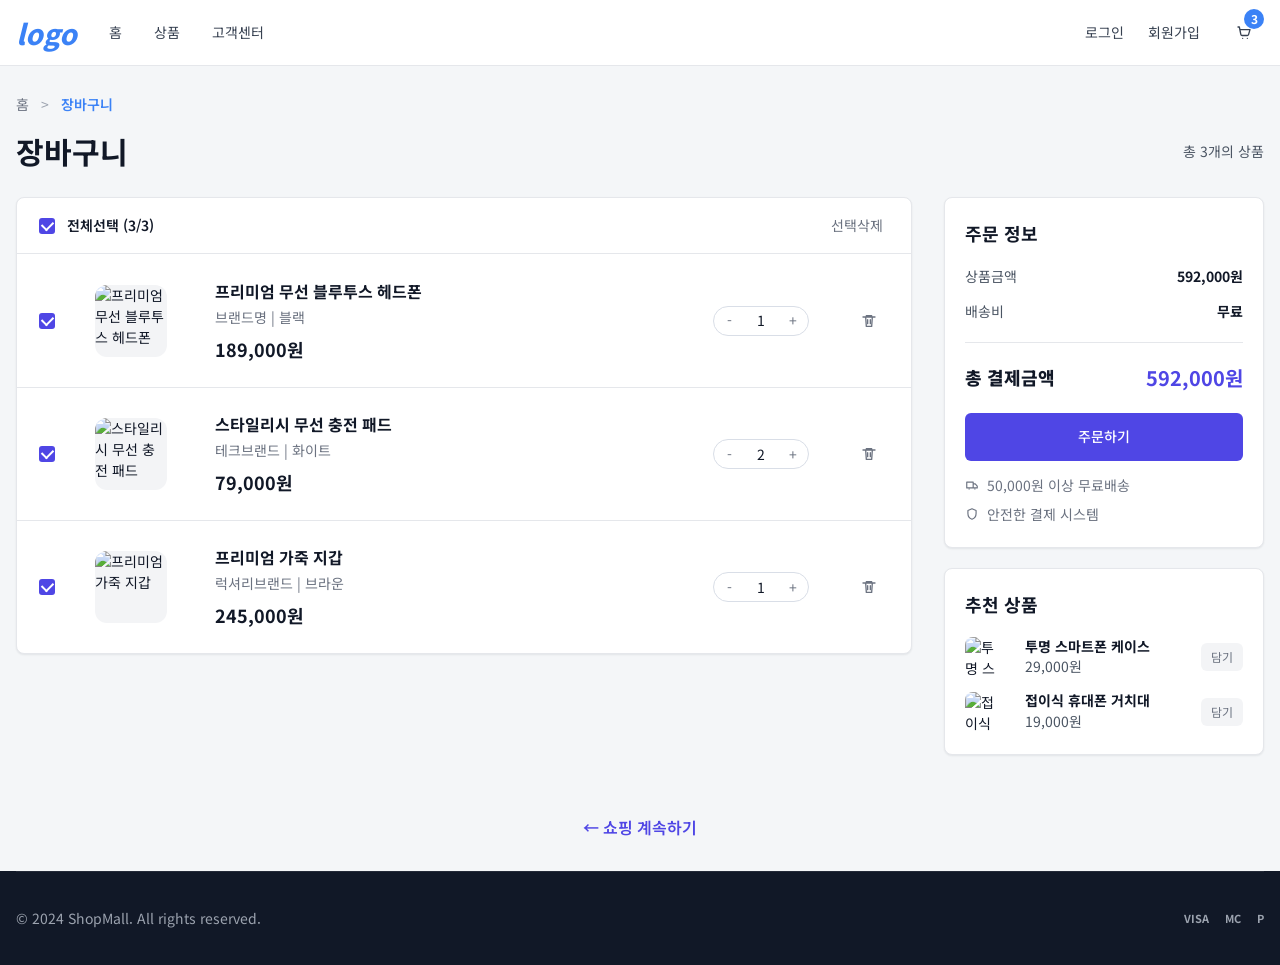
==== cart.html @ d44383b9 "feat: create shopping cart page" ====
<!doctype html>
<html lang="ko">
  <head>
    <meta charset="UTF-8" />
    <meta name="viewport" content="width=device-width, initial-scale=1.0" />
    <title>ShopMall - 장바구니</title>
    <link rel="preconnect" href="https://fonts.googleapis.com" />
    <link rel="preconnect" href="https://fonts.gstatic.com" crossorigin />
    <link
      href="https://fonts.googleapis.com/css2?family=Noto+Sans+KR:wght@400;500;600;700;800&display=swap"
      rel="stylesheet"
    />
    <link rel="stylesheet" href="./css/common.css" />
    <link rel="stylesheet" href="./css/cart.css" />
  </head>
  <body>
    <header class="site-header">
      <div class="header-top container">
        <a href="./index.html" class="logo" aria-label="ShopMall home">logo</a>
        <nav class="simple-nav" aria-label="주요 메뉴">
          <ul>
            <li><a href="./index.html">홈</a></li>
            <li><a href="./index.html#products">상품</a></li>
            <li><a href="#">고객센터</a></li>
          </ul>
        </nav>
        <div class="user-actions">
          <a href="#">로그인</a>
          <a href="#">회원가입</a>
          <a href="cart.html" class="cart-button" aria-label="장바구니">
            <span class="cart-icon" aria-hidden="true"></span>
            <span class="cart-count">3</span>
          </a>
        </div>
      </div>
    </header>

    <main class="cart-main">
      <section class="cart-page container" aria-labelledby="cart-title">
        <nav class="breadcrumb" aria-label="현재 위치">
          <a href="./index.html">홈</a>
          <span aria-hidden="true">&gt;</span>
          <strong>장바구니</strong>
        </nav>

        <div class="cart-title-row">
          <h1 id="cart-title">장바구니</h1>
          <p class="cart-count-text">총 3개의 상품</p>
        </div>

        <div class="cart-layout">
          <section class="cart-list" aria-label="장바구니 상품 목록">
            <div class="cart-list-header">
              <span class="select-all"><span class="check-box" aria-hidden="true"></span>전체선택 (3/3)</span>
              <button type="button">선택삭제</button>
            </div>

            <article class="cart-item">
              <span class="item-check"><span class="check-box" aria-hidden="true"></span></span>
              <div class="cart-thumb">
                <img
                  src="https://images.unsplash.com/photo-1505740420928-5e560c06d30e?auto=format&fit=crop&w=240&q=80"
                  alt="프리미엄 무선 블루투스 헤드폰"
                />
              </div>
              <div class="cart-item-info">
                <h2>프리미엄 무선 블루투스 헤드폰</h2>
                <p>브랜드명 | 블랙</p>
                <strong>189,000원</strong>
              </div>
              <div class="quantity-box" aria-label="수량">
                <button type="button" aria-label="수량 줄이기">-</button>
                <span>1</span>
                <button type="button" aria-label="수량 늘리기">+</button>
              </div>
              <button type="button" class="remove-item" aria-label="프리미엄 무선 블루투스 헤드폰 삭제"></button>
            </article>

            <article class="cart-item">
              <span class="item-check"><span class="check-box" aria-hidden="true"></span></span>
              <div class="cart-thumb">
                <img
                  src="https://images.unsplash.com/photo-1618577608401-1100d58c77ab?auto=format&fit=crop&w=240&q=80"
                  alt="스타일리시 무선 충전 패드"
                />
              </div>
              <div class="cart-item-info">
                <h2>스타일리시 무선 충전 패드</h2>
                <p>테크브랜드 | 화이트</p>
                <strong>79,000원</strong>
              </div>
              <div class="quantity-box" aria-label="수량">
                <button type="button" aria-label="수량 줄이기">-</button>
                <span>2</span>
                <button type="button" aria-label="수량 늘리기">+</button>
              </div>
              <button type="button" class="remove-item" aria-label="스타일리시 무선 충전 패드 삭제"></button>
            </article>

            <article class="cart-item">
              <span class="item-check"><span class="check-box" aria-hidden="true"></span></span>
              <div class="cart-thumb">
                <img
                  src="https://images.unsplash.com/photo-1627123424574-724758594e93?auto=format&fit=crop&w=240&q=80"
                  alt="프리미엄 가죽 지갑"
                />
              </div>
              <div class="cart-item-info">
                <h2>프리미엄 가죽 지갑</h2>
                <p>럭셔리브랜드 | 브라운</p>
                <strong>245,000원</strong>
              </div>
              <div class="quantity-box" aria-label="수량">
                <button type="button" aria-label="수량 줄이기">-</button>
                <span>1</span>
                <button type="button" aria-label="수량 늘리기">+</button>
              </div>
              <button type="button" class="remove-item" aria-label="프리미엄 가죽 지갑 삭제"></button>
            </article>
          </section>

          <aside class="cart-side" aria-label="주문 요약">
            <section class="order-card">
              <h2>주문 정보</h2>
              <div class="order-row">
                <span>상품금액</span>
                <strong>592,000원</strong>
              </div>
              <div class="order-row">
                <span>배송비</span>
                <strong>무료</strong>
              </div>
              <div class="order-total">
                <span>총 결제금액</span>
                <strong>592,000원</strong>
              </div>
              <button type="button" class="btn btn-primary">주문하기</button>
              <ul class="order-benefits">
                <li>50,000원 이상 무료배송</li>
                <li>안전한 결제 시스템</li>
              </ul>
            </section>

            <section class="recommend-card">
              <h2>추천 상품</h2>
              <article class="mini-product">
                <img
                  src="https://images.unsplash.com/photo-1601593346740-925612772716?auto=format&fit=crop&w=120&q=80"
                  alt="투명 스마트폰 케이스"
                />
                <div>
                  <h3>투명 스마트폰 케이스</h3>
                  <p>29,000원</p>
                </div>
                <button type="button" class="recommend-add">담기</button>
              </article>
              <article class="mini-product">
                <img
                  src="https://images.unsplash.com/photo-1616348436168-de43ad0db179?auto=format&fit=crop&w=120&q=80"
                  alt="접이식 휴대폰 거치대"
                />
                <div>
                  <h3>접이식 휴대폰 거치대</h3>
                  <p>19,000원</p>
                </div>
                <button type="button" class="recommend-add">담기</button>
              </article>
            </section>
          </aside>
        </div>

        <div class="continue-wrap">
          <a href="./index.html" class="continue-link">← 쇼핑 계속하기</a>
        </div>
      </section>
    </main>

    <footer class="site-footer">
      <div class="footer-inner container">
        <p>© 2024 ShopMall. All rights reserved.</p>
        <ul class="payment-list" aria-label="지원 결제 수단">
          <li>visa</li>
          <li>mc</li>
          <li>p</li>
        </ul>
      </div>
    </footer>
  </body>
</html>
---- css/common.css ----
:root {
  --font-base: "Noto Sans KR", system-ui, -apple-system, BlinkMacSystemFont, "Segoe UI", sans-serif;
  --color-bg: #f4f6f8;
  --color-surface: #ffffff;
  --color-text: #111827;
  --color-muted: #6b7280;
  --color-border: #e5e7eb;
  --color-form-border: #d9dee7;
  --color-link: #374151;
  --color-link-hover: #2563eb;
  --color-primary: #3b82f6;
  --color-primary-hover: #2563eb;
  --color-primary-text: #ffffff;
  --color-button-muted: #f0f1f4;
  --color-footer: #111827;
  --color-footer-text: #9ca3af;
  --shadow-card: 0 1px 2px rgba(17, 24, 39, 0.08);
  --radius-card: 8px;
  --radius-control: 12px;
  --container: 1248px;
}

* {
  box-sizing: border-box;
}

body {
  margin: 0;
  background: var(--color-bg);
  color: var(--color-text);
  font-family: var(--font-base);
  font-size: 14px;
  line-height: 1.5;
}

img {
  display: block;
  max-width: 100%;
}

a {
  color: var(--color-link);
  text-decoration: none;
}

a:hover {
  color: var(--color-link-hover);
}

button,
input,
select {
  font: inherit;
}

button {
  cursor: pointer;
}

.container {
  width: min(100% - 32px, var(--container));
  margin-inline: auto;
}

.sr-only {
  position: absolute;
  width: 1px;
  height: 1px;
  padding: 0;
  overflow: hidden;
  clip: rect(0, 0, 0, 0);
  white-space: nowrap;
  border: 0;
}

.btn {
  display: inline-flex;
  align-items: center;
  justify-content: center;
  min-height: 36px;
  padding: 0 20px;
  border: 0;
  border-radius: 6px;
  font-weight: 500;
  text-align: center;
}

.btn-primary {
  min-height: 48px;
  padding-inline: 31px;
  background: var(--color-primary);
  color: var(--color-primary-text);
}

.btn-primary:hover {
  background: var(--color-primary-hover);
  color: var(--color-primary-text);
}

.btn-muted {
  width: 100%;
  background: var(--color-button-muted);
  color: #4b5563;
}

.site-header {
  background: var(--color-surface);
  border-bottom: 1px solid var(--color-border);
}

.header-top {
  display: flex;
  align-items: center;
  gap: 32px;
  min-height: 65px;
}

.logo {
  color: var(--color-primary);
  font-size: 28px;
  font-weight: 800;
  font-style: italic;
  line-height: 1;
}

.search-form {
  position: relative;
  width: 236px;
}

.search-form input {
  width: 100%;
  height: 38px;
  padding: 0 14px 0 40px;
  border: 1px solid var(--color-form-border);
  border-radius: 19px;
  color: var(--color-text);
  outline: none;
}

.search-form input::placeholder {
  color: #9ca3af;
}

.search-form input:focus {
  border-color: var(--color-primary);
  box-shadow: 0 0 0 3px rgba(59, 130, 246, 0.16);
}

.search-icon,
.cart-icon,
.cart-add::before {
  display: inline-block;
  width: 16px;
  height: 16px;
  background: currentColor;
  content: "";
  mask: var(--icon) center / contain no-repeat;
  -webkit-mask: var(--icon) center / contain no-repeat;
}

.search-icon {
  --icon: url("data:image/svg+xml,%3Csvg xmlns='http://www.w3.org/2000/svg' fill='none' viewBox='0 0 24 24' stroke='%23000'%3E%3Cpath stroke-linecap='round' stroke-linejoin='round' stroke-width='2' d='m21 21-4.3-4.3m1.3-5.2a6.5 6.5 0 1 1-13 0 6.5 6.5 0 0 1 13 0Z'/%3E%3C/svg%3E");
  position: absolute;
  left: 14px;
  top: 50%;
  color: #9ca3af;
  transform: translateY(-50%);
}

.cart-icon,
.cart-add::before {
  --icon: url("data:image/svg+xml,%3Csvg xmlns='http://www.w3.org/2000/svg' fill='none' viewBox='0 0 24 24' stroke='%23000'%3E%3Cpath stroke-linecap='round' stroke-linejoin='round' stroke-width='2' d='M3 3h2l2.2 11.2a2 2 0 0 0 2 1.6h7.7a2 2 0 0 0 1.9-1.4L21 7H6M10 20h.01M17 20h.01'/%3E%3C/svg%3E");
}

.user-actions {
  display: flex;
  align-items: center;
  gap: 24px;
  margin-left: auto;
}

.cart-button {
  position: relative;
  display: inline-flex;
  width: 40px;
  height: 40px;
  align-items: center;
  justify-content: center;
  color: #374151;
}

.cart-count {
  position: absolute;
  top: -4px;
  right: 0;
  display: grid;
  width: 20px;
  height: 20px;
  place-items: center;
  border-radius: 50%;
  background: var(--color-primary);
  color: var(--color-primary-text);
  font-size: 12px;
  font-weight: 700;
}

.category-nav {
  border-top: 1px solid var(--color-border);
}

.category-nav ul {
  display: flex;
  gap: 32px;
  min-height: 56px;
  align-items: center;
  margin: 0;
  padding: 0;
  list-style: none;
  font-size: 16px;
}

fieldset {
  display: grid;
  gap: 8px;
  margin: 0 0 28px;
  padding: 0;
  border: 0;
}

legend {
  margin-bottom: 12px;
  color: #374151;
  font-size: 16px;
  font-weight: 500;
}

label {
  display: flex;
  align-items: center;
  gap: 12px;
  color: #4b5563;
}

input[type="checkbox"],
input[type="radio"] {
  width: 16px;
  height: 16px;
  margin: 0;
  accent-color: var(--color-primary);
}

select {
  min-width: 96px;
  height: 36px;
  padding: 0 36px 0 16px;
  border: 1px solid var(--color-border);
  border-radius: 18px;
  background: var(--color-button-muted);
}

.site-footer {
  background: var(--color-footer);
}

.footer-inner {
  display: flex;
  min-height: 94px;
  align-items: center;
  justify-content: space-between;
  border-top: 1px solid rgba(255, 255, 255, 0.08);
  color: var(--color-footer-text);
}

.footer-inner p {
  margin: 0;
}

.payment-list {
  display: flex;
  gap: 16px;
  margin: 0;
  padding: 0;
  list-style: none;
  color: var(--color-footer-text);
  font-size: 11px;
  font-weight: 700;
  text-transform: uppercase;
}

.common-preview {
  min-height: 420px;
  padding: 80px 0;
}

.common-preview h1 {
  margin: 0 0 12px;
}

.common-preview p {
  margin: 0 0 24px;
  color: var(--color-muted);
}

@media (max-width: 768px) {
  .header-top {
    flex-wrap: wrap;
    gap: 16px;
    padding: 16px 0;
  }

  .search-form {
    order: 3;
    width: 100%;
  }

  .category-nav ul {
    gap: 20px;
    overflow-x: auto;
    white-space: nowrap;
  }

}

@media (max-width: 520px) {
  .user-actions {
    gap: 14px;
    font-size: 13px;
  }

  .footer-inner {
    align-items: flex-start;
    flex-direction: column;
    justify-content: center;
    gap: 14px;
  }
}
---- css/cart.css ----
.cart-main {
  min-height: calc(100vh - 159px);
  background: var(--color-bg);
}

.simple-nav ul {
  display: flex;
  gap: 32px;
  margin: 0;
  padding: 0;
  list-style: none;
}

.simple-nav a {
  color: #374151;
}

.cart-page {
  padding: 28px 0 32px;
}

.breadcrumb {
  display: flex;
  align-items: center;
  gap: 12px;
  margin-bottom: 18px;
  color: #9ca3af;
}

.breadcrumb a {
  color: #6b7280;
}

.breadcrumb strong {
  color: var(--color-primary);
  font-weight: 600;
}

.cart-title-row {
  display: flex;
  align-items: center;
  justify-content: space-between;
  margin-bottom: 28px;
}

.cart-title-row h1 {
  margin: 0;
  font-size: 30px;
  line-height: 1.2;
}

.cart-count-text {
  margin: 0;
  color: #4b5563;
}

.cart-layout {
  display: grid;
  grid-template-columns: minmax(0, 2fr) 320px;
  gap: 32px;
  align-items: start;
}

.cart-list,
.order-card,
.recommend-card {
  border: 1px solid var(--color-border);
  border-radius: var(--radius-card);
  background: var(--color-surface);
  box-shadow: var(--shadow-card);
}

.cart-list-header {
  display: flex;
  align-items: center;
  justify-content: space-between;
  min-height: 56px;
  padding: 0 22px;
  border-bottom: 1px solid var(--color-border);
}

.select-all,
.item-check {
  display: inline-flex;
  align-items: center;
  gap: 12px;
  color: #111827;
  font-weight: 600;
}

.cart-list-header button,
.remove-item,
.recommend-add {
  border: 0;
  background: transparent;
  color: #6b7280;
}

.cart-item {
  display: grid;
  grid-template-columns: 32px 96px minmax(0, 1fr) 120px 32px;
  gap: 24px;
  align-items: center;
  min-height: 133px;
  padding: 20px 22px;
}

.cart-item + .cart-item {
  border-top: 1px solid var(--color-border);
}

.check-box {
  display: inline-grid;
  width: 16px;
  height: 16px;
  place-items: center;
  border-radius: 3px;
  background: #4f46e5;
}

.check-box::before {
  width: 9px;
  height: 6px;
  border-bottom: 2px solid #fff;
  border-left: 2px solid #fff;
  content: "";
  transform: rotate(-45deg) translate(1px, -1px);
}

.cart-thumb {
  overflow: hidden;
  width: 72px;
  height: 72px;
  border-radius: 12px;
  background: #f3f4f6;
}

.cart-thumb img {
  width: 100%;
  height: 100%;
  object-fit: cover;
}

.cart-item-info h2 {
  margin: 0 0 4px;
  font-size: 16px;
  line-height: 1.5;
}

.cart-item-info p {
  margin: 0 0 8px;
  color: #6b7280;
}

.cart-item-info strong {
  font-size: 18px;
}

.quantity-box {
  display: inline-flex;
  width: 96px;
  height: 30px;
  align-items: center;
  justify-content: space-between;
  border: 1px solid var(--color-form-border);
  border-radius: 15px;
  color: #111827;
}

.quantity-box button {
  width: 30px;
  height: 100%;
  border: 0;
  background: transparent;
  color: #6b7280;
}

.remove-item {
  display: inline-grid;
  width: 24px;
  height: 24px;
  place-items: center;
  padding: 0;
}

.remove-item::before {
  width: 16px;
  height: 16px;
  background: currentColor;
  content: "";
  mask: url("data:image/svg+xml,%3Csvg xmlns='http://www.w3.org/2000/svg' fill='none' viewBox='0 0 24 24' stroke='%23000'%3E%3Cpath stroke-linecap='round' stroke-linejoin='round' stroke-width='2' d='M3 6h18M8 6V4h8v2m-9 0 1 14h8l1-14M10 10v6M14 10v6'/%3E%3C/svg%3E")
    center / contain no-repeat;
  -webkit-mask: url("data:image/svg+xml,%3Csvg xmlns='http://www.w3.org/2000/svg' fill='none' viewBox='0 0 24 24' stroke='%23000'%3E%3Cpath stroke-linecap='round' stroke-linejoin='round' stroke-width='2' d='M3 6h18M8 6V4h8v2m-9 0 1 14h8l1-14M10 10v6M14 10v6'/%3E%3C/svg%3E")
    center / contain no-repeat;
}

.cart-side {
  display: grid;
  gap: 20px;
}

.order-card,
.recommend-card {
  padding: 22px 20px;
}

.order-card h2,
.recommend-card h2 {
  margin: 0 0 18px;
  font-size: 18px;
  line-height: 1.55;
}

.order-row,
.order-total {
  display: flex;
  align-items: center;
  justify-content: space-between;
  gap: 16px;
}

.order-row {
  margin-bottom: 14px;
  color: #4b5563;
}

.order-row strong {
  color: #111827;
}

.order-total {
  margin: 20px 0 20px;
  padding-top: 20px;
  border-top: 1px solid var(--color-border);
  font-size: 18px;
  font-weight: 800;
}

.order-total strong {
  color: #4f46e5;
  font-size: 20px;
}

.order-card .btn {
  width: 100%;
  background: #4f46e5;
}

.order-card .btn:hover {
  background: #4338ca;
}

.order-benefits {
  display: grid;
  gap: 8px;
  margin: 14px 0 0;
  padding: 0;
  color: #6b7280;
  list-style: none;
}

.order-benefits li {
  display: flex;
  align-items: center;
  gap: 8px;
}

.order-benefits li::before {
  display: inline-block;
  width: 14px;
  height: 14px;
  background: currentColor;
  content: "";
  mask: var(--benefit-icon) center / contain no-repeat;
  -webkit-mask: var(--benefit-icon) center / contain no-repeat;
}

.order-benefits li:first-child {
  --benefit-icon: url("data:image/svg+xml,%3Csvg xmlns='http://www.w3.org/2000/svg' fill='none' viewBox='0 0 24 24' stroke='%23000'%3E%3Cpath stroke-linecap='round' stroke-linejoin='round' stroke-width='2' d='M3 7h11v10H3V7Zm11 3h3.5L21 14v3h-7v-7ZM7 19h.01M17 19h.01'/%3E%3C/svg%3E");
}

.order-benefits li:last-child {
  --benefit-icon: url("data:image/svg+xml,%3Csvg xmlns='http://www.w3.org/2000/svg' fill='none' viewBox='0 0 24 24' stroke='%23000'%3E%3Cpath stroke-linecap='round' stroke-linejoin='round' stroke-width='2' d='M12 3 5 6v5c0 4.4 2.8 8.4 7 10 4.2-1.6 7-5.6 7-10V6l-7-3Z'/%3E%3C/svg%3E");
}

.mini-product {
  display: grid;
  grid-template-columns: 48px minmax(0, 1fr) auto;
  gap: 12px;
  align-items: center;
}

.mini-product + .mini-product {
  margin-top: 14px;
}

.mini-product img {
  width: 40px;
  height: 40px;
  border-radius: 8px;
  object-fit: cover;
}

.mini-product h3 {
  margin: 0;
  font-size: 14px;
  line-height: 1.4;
}

.mini-product p {
  margin: 0;
  color: #4b5563;
}

.recommend-add {
  min-height: 28px;
  padding: 0 10px;
  border-radius: 6px;
  background: #f3f4f6;
  font-size: 12px;
}

.continue-link {
  display: inline-flex;
  align-items: center;
  gap: 8px;
  margin: 60px 0 0;
  color: #4f46e5;
  font-size: 16px;
  font-weight: 600;
}

.continue-wrap {
  text-align: center;
}

@media (max-width: 1024px) {
  .cart-layout {
    grid-template-columns: 1fr;
  }

  .cart-side {
    grid-template-columns: repeat(2, minmax(0, 1fr));
  }
}

@media (max-width: 768px) {
  .simple-nav {
    order: 3;
    width: 100%;
  }

  .simple-nav ul {
    gap: 24px;
  }

  .cart-title-row {
    align-items: flex-start;
    flex-direction: column;
    gap: 10px;
  }

  .cart-item {
    grid-template-columns: 24px 72px minmax(0, 1fr);
    gap: 16px;
  }

  .quantity-box,
  .remove-item {
    grid-column: 3;
  }

  .cart-side {
    grid-template-columns: 1fr;
  }
}

@media (max-width: 520px) {
  .cart-list-header {
    align-items: flex-start;
    flex-direction: column;
    gap: 8px;
    padding: 16px;
  }

  .cart-item {
    padding: 18px 16px;
  }

  .cart-thumb {
    width: 64px;
    height: 64px;
  }
}
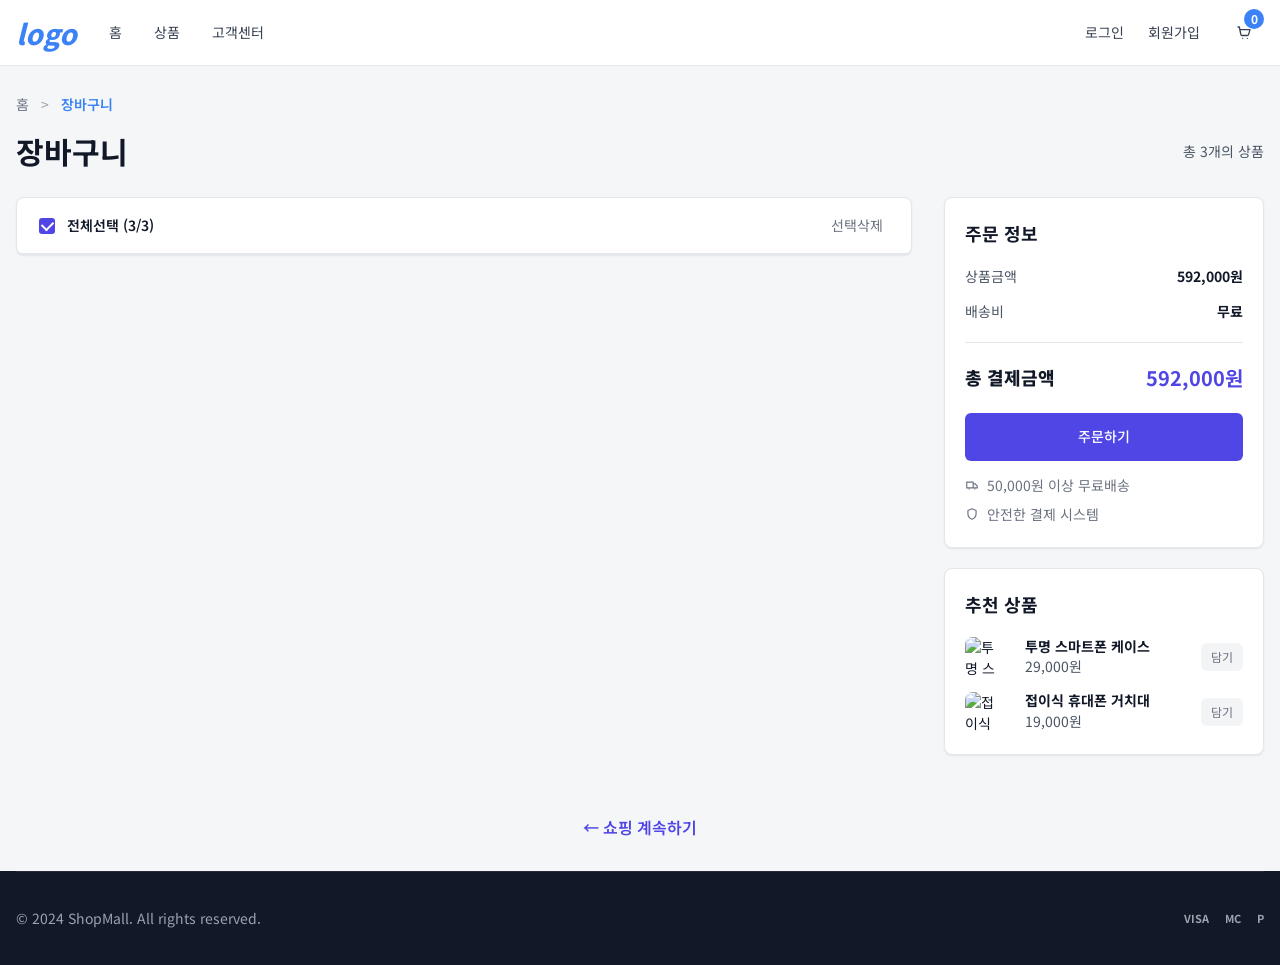
==== commit 7f047d05: "feat: render cart items from localStorage" ====
--- a/cart.html
+++ b/cart.html
@@ -51,10 +51,13 @@
         <div class="cart-layout">
           <section class="cart-list" aria-label="장바구니 상품 목록">
             <div class="cart-list-header">
-              <span class="select-all"><span class="check-box" aria-hidden="true"></span>전체선택 (3/3)</span>
+              <span class="select-all"
+                ><span class="check-box" aria-hidden="true"></span>전체선택
+                (3/3)</span
+              >
               <button type="button">선택삭제</button>
             </div>
-
+<!-- 
             <article class="cart-item">
               <span class="item-check"><span class="check-box" aria-hidden="true"></span></span>
               <div class="cart-thumb">
@@ -74,49 +77,7 @@
                 <button type="button" aria-label="수량 늘리기">+</button>
               </div>
               <button type="button" class="remove-item" aria-label="프리미엄 무선 블루투스 헤드폰 삭제"></button>
-            </article>
-
-            <article class="cart-item">
-              <span class="item-check"><span class="check-box" aria-hidden="true"></span></span>
-              <div class="cart-thumb">
-                <img
-                  src="https://images.unsplash.com/photo-1618577608401-1100d58c77ab?auto=format&fit=crop&w=240&q=80"
-                  alt="스타일리시 무선 충전 패드"
-                />
-              </div>
-              <div class="cart-item-info">
-                <h2>스타일리시 무선 충전 패드</h2>
-                <p>테크브랜드 | 화이트</p>
-                <strong>79,000원</strong>
-              </div>
-              <div class="quantity-box" aria-label="수량">
-                <button type="button" aria-label="수량 줄이기">-</button>
-                <span>2</span>
-                <button type="button" aria-label="수량 늘리기">+</button>
-              </div>
-              <button type="button" class="remove-item" aria-label="스타일리시 무선 충전 패드 삭제"></button>
-            </article>
-
-            <article class="cart-item">
-              <span class="item-check"><span class="check-box" aria-hidden="true"></span></span>
-              <div class="cart-thumb">
-                <img
-                  src="https://images.unsplash.com/photo-1627123424574-724758594e93?auto=format&fit=crop&w=240&q=80"
-                  alt="프리미엄 가죽 지갑"
-                />
-              </div>
-              <div class="cart-item-info">
-                <h2>프리미엄 가죽 지갑</h2>
-                <p>럭셔리브랜드 | 브라운</p>
-                <strong>245,000원</strong>
-              </div>
-              <div class="quantity-box" aria-label="수량">
-                <button type="button" aria-label="수량 줄이기">-</button>
-                <span>1</span>
-                <button type="button" aria-label="수량 늘리기">+</button>
-              </div>
-              <button type="button" class="remove-item" aria-label="프리미엄 가죽 지갑 삭제"></button>
-            </article>
+            </article> -->
           </section>
 
           <aside class="cart-side" aria-label="주문 요약">
@@ -185,5 +146,6 @@
         </ul>
       </div>
     </footer>
+    <script type="module" src="js/cart.js"></script>
   </body>
 </html>
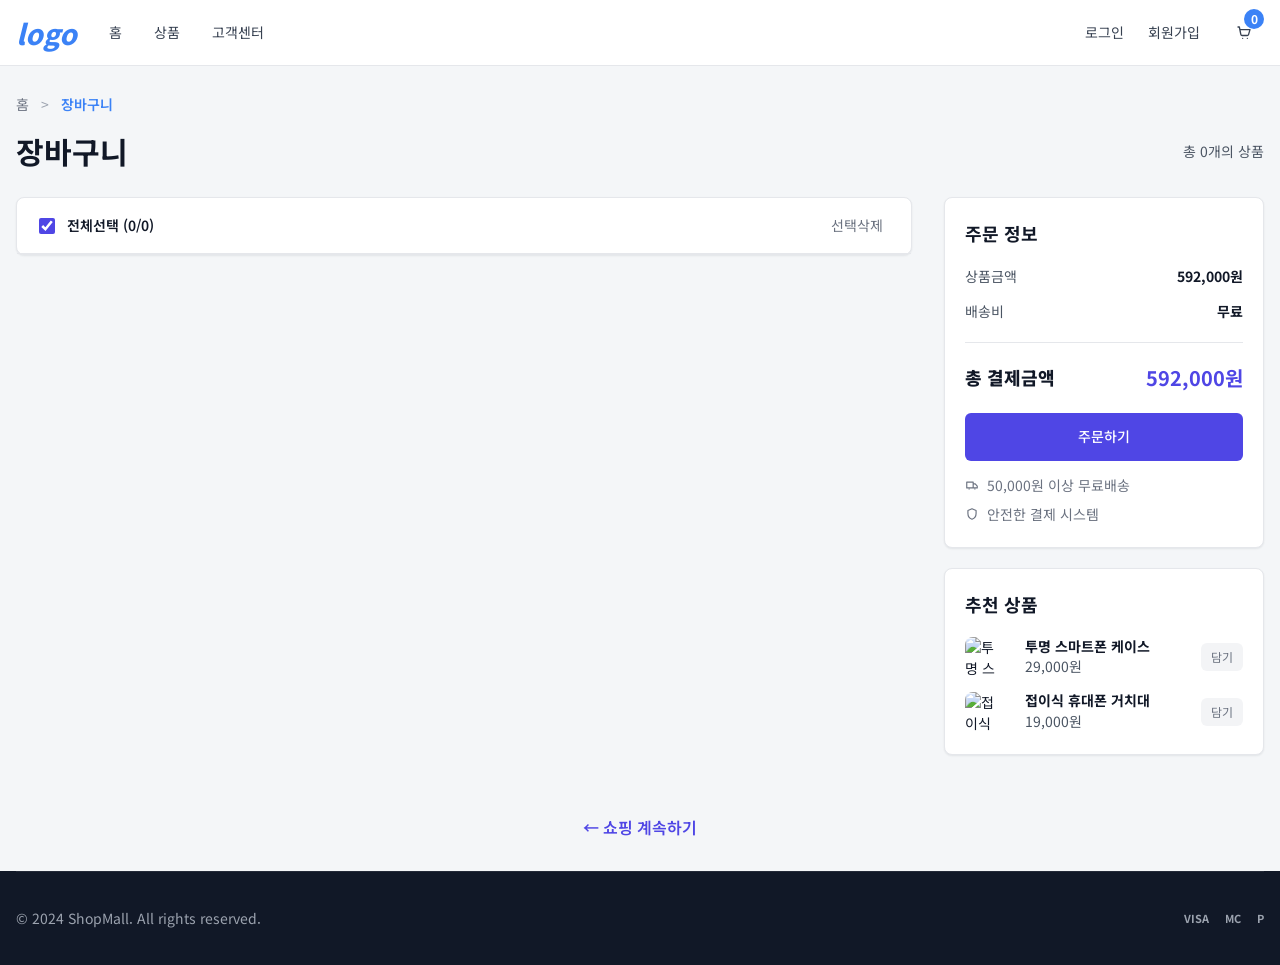
==== commit d2503efc: "backup: save original code for diff" ====
--- a/cart.html
+++ b/cart.html
@@ -27,7 +27,7 @@
         <div class="user-actions">
           <a href="#">로그인</a>
           <a href="#">회원가입</a>
-          <a href="cart.html" class="cart-button" aria-label="장바구니">
+          <a href="./cart.html" class="cart-button" aria-label="장바구니">
             <span class="cart-icon" aria-hidden="true"></span>
             <span class="cart-count">3</span>
           </a>
@@ -45,20 +45,20 @@
 
         <div class="cart-title-row">
           <h1 id="cart-title">장바구니</h1>
-          <p class="cart-count-text">총 3개의 상품</p>
+          <p class="cart-count-text">총 0개의 상품</p>
         </div>
 
         <div class="cart-layout">
           <section class="cart-list" aria-label="장바구니 상품 목록">
             <div class="cart-list-header">
-              <span class="select-all"
-                ><span class="check-box" aria-hidden="true"></span>전체선택
-                (3/3)</span
-              >
+              <label class="select-all">
+                <input type="checkbox" checked />
+                <span>전체선택 (0/0)</span>
+              </label>
               <button type="button">선택삭제</button>
             </div>
-<!-- 
-            <article class="cart-item">
+
+            <!-- <article class="cart-item">
               <span class="item-check"><span class="check-box" aria-hidden="true"></span></span>
               <div class="cart-thumb">
                 <img
--- a/css/cart.css
+++ b/css/cart.css
@@ -86,6 +86,17 @@
   gap: 12px;
   color: #111827;
   font-weight: 600;
+}
+
+.select-all {
+  cursor: pointer;
+}
+
+.select-all input[type="checkbox"] {
+  width: 16px;
+  height: 16px;
+  margin: 0;
+  accent-color: #4f46e5;
 }
 
 .cart-list-header button,
@@ -391,4 +402,4 @@
     width: 64px;
     height: 64px;
   }
-}
+}
